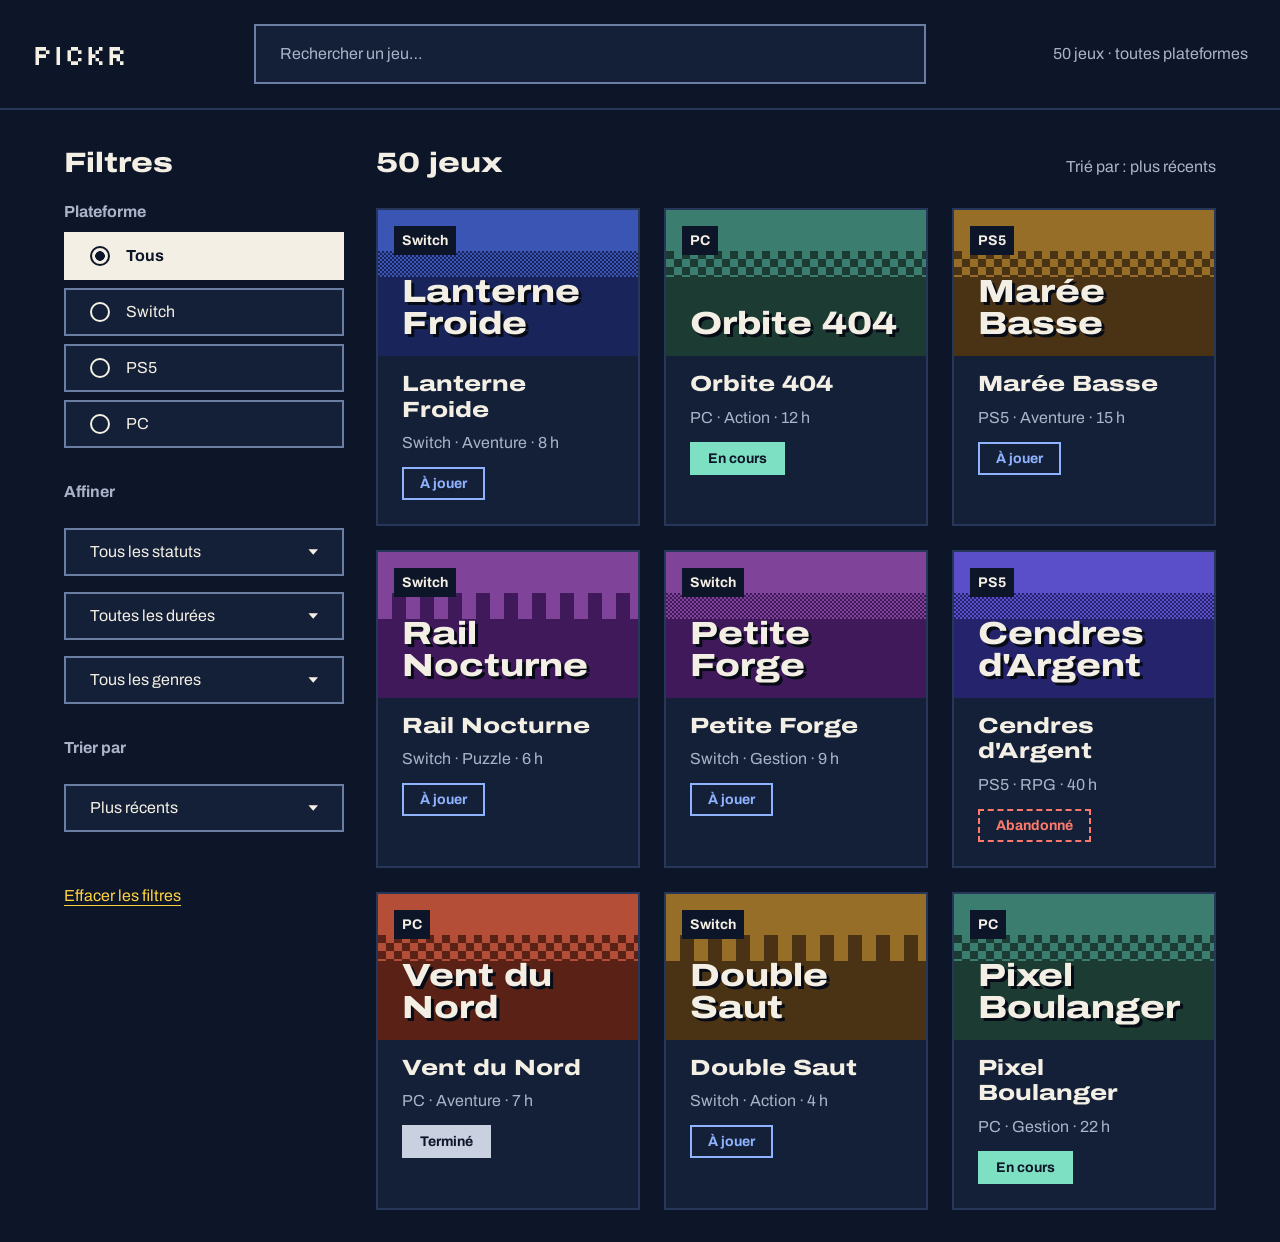
==== Ecran-accueil/index.html @ 8538f374 "Add initial HTML structure and CSS styles for the PICKR homepage" ====
<!DOCTYPE html>
<html lang="fr">
<head>
  <meta charset="utf-8">
  <meta name="viewport" content="width=device-width, initial-scale=1">
  <title>PICKR — Ta bibliothèque de jeux</title>

  <!-- 2 polices : Silkscreen (logo) + Archivo (titres et texte, avec axe de largeur) -->
  <link rel="preconnect" href="https://fonts.googleapis.com">
  <link rel="preconnect" href="https://fonts.gstatic.com" crossorigin>
  <link rel="stylesheet" href="https://fonts.googleapis.com/css2?family=Archivo:wdth,wght@100..125,400..800&family=Silkscreen&display=swap">

  <link rel="stylesheet" href="style.css">
</head>
<body>

  <header class="entete">
    <h1 class="logo">PICKR</h1>
    <p class="entete__compteur">50 jeux · toutes plateformes</p>

    <form class="recherche" role="search" action="#">
      <label for="recherche" class="sr-only">Rechercher un jeu par titre</label>
      <input type="search" id="recherche" name="q" class="recherche__champ" placeholder="Rechercher un jeu…">
    </form>
  </header>

  <main class="page">

    <!-- FILTRES : barre fixe en bas sur mobile, barre latérale dès 700px -->
    <form class="filtres" aria-labelledby="titre-filtres" action="#">
      <h2 id="titre-filtres" class="filtres__titre">Filtres</h2>

      <fieldset class="plateformes">
        <legend class="filtres__groupe sr-only-mobile">Plateforme</legend>

        <input type="radio" name="plateforme" id="pf-tous" value="tous" class="sr-only" checked>
        <label for="pf-tous" class="plateforme">Tous</label>

        <input type="radio" name="plateforme" id="pf-switch" value="switch" class="sr-only">
        <label for="pf-switch" class="plateforme">Switch</label>

        <input type="radio" name="plateforme" id="pf-ps5" value="ps5" class="sr-only">
        <label for="pf-ps5" class="plateforme">PS5</label>

        <input type="radio" name="plateforme" id="pf-pc" value="pc" class="sr-only">
        <label for="pf-pc" class="plateforme">PC</label>
      </fieldset>

      <p class="filtres__groupe filtres__desktop">Affiner</p>

      <!-- name="panneau" : un seul panneau ouvert à la fois, sans JS -->
      <details class="panneau" name="panneau">
        <summary class="panneau__bouton">
          <span class="texte-mobile">Statut</span><span class="texte-desktop">Tous les statuts</span>
        </summary>
        <fieldset class="panneau__contenu">
          <legend class="sr-only">Statut</legend>
          <label><input type="radio" name="statut" value="tous" checked> Tous</label>
          <label><input type="radio" name="statut" value="a-jouer"> À jouer</label>
          <label><input type="radio" name="statut" value="en-cours"> En cours</label>
          <label><input type="radio" name="statut" value="termine"> Terminé</label>
          <label><input type="radio" name="statut" value="abandonne"> Abandonné</label>
        </fieldset>
      </details>

      <details class="panneau" name="panneau">
        <summary class="panneau__bouton">
          <span class="texte-mobile">Durée</span><span class="texte-desktop">Toutes les durées</span>
        </summary>
        <fieldset class="panneau__contenu">
          <legend class="sr-only">Durée estimée</legend>
          <label><input type="radio" name="duree" value="toutes" checked> Toutes</label>
          <label><input type="radio" name="duree" value="moins-10"> &lt;10h</label>
          <label><input type="radio" name="duree" value="10-20"> 10h-20h</label>
          <label><input type="radio" name="duree" value="20-40"> 20-40h</label>
          <label><input type="radio" name="duree" value="plus-40"> &gt;40h</label>
        </fieldset>
      </details>

      <details class="panneau" name="panneau">
        <summary class="panneau__bouton">
          <span class="texte-mobile">Genre</span><span class="texte-desktop">Tous les genres</span>
        </summary>
        <fieldset class="panneau__contenu">
          <legend class="sr-only">Genre</legend>
          <label><input type="radio" name="genre" value="tous" checked> Tous</label>
          <label><input type="radio" name="genre" value="action"> Action</label>
          <label><input type="radio" name="genre" value="aventure"> Aventure</label>
          <label><input type="radio" name="genre" value="gestion"> Gestion</label>
          <label><input type="radio" name="genre" value="puzzle"> Puzzle</label>
          <label><input type="radio" name="genre" value="rpg"> RPG</label>
        </fieldset>
      </details>

      <p class="filtres__groupe filtres__desktop">Trier par</p>

      <details class="panneau" name="panneau">
        <summary class="panneau__bouton">
          <span class="texte-mobile">Tri</span><span class="texte-desktop">Plus récents</span>
        </summary>
        <fieldset class="panneau__contenu">
          <legend class="sr-only">Trier par</legend>
          <label><input type="radio" name="tri" value="recents" checked> Plus récents</label>
          <label><input type="radio" name="tri" value="courts"> Plus courts d'abord</label>
          <label><input type="radio" name="tri" value="longs"> Plus longs d'abord</label>
        </fieldset>
      </details>

      <!-- type="reset" remet tous les filtres à zéro sans JS -->
      <button type="reset" class="filtres__effacer filtres__desktop">Effacer les filtres</button>
    </form>

    <!-- LISTE DES JEUX -->
    <section class="bibliotheque" aria-labelledby="titre-liste">
      <div class="bibliotheque__entete sr-only-mobile">
        <h2 id="titre-liste" class="bibliotheque__titre">50 jeux</h2>
        <p class="bibliotheque__tri">Trié par : plus récents</p>
      </div>

      <!-- Jaquettes provisoires en CSS (role="img" + aria-label = texte alternatif).
           Quand tu auras les .webp : remplace chaque <div class="jaquette …"> par
           <img class="jaquette" src="img/lanterne-02.webp" alt="Jaquette de Lanterne Froide"> -->
      <ul class="cartes" role="list">

        <li class="carte">
          <div class="jaquette jaquette--bleu motif-trame" role="img" aria-label="Jaquette de Lanterne Froide">
            <span class="jaquette__plateforme">Switch</span>
            <span class="jaquette__titre">Lanterne Froide</span>
          </div>
          <div class="carte__corps">
            <h3 class="carte__titre"><a class="carte__lien" href="fiche.html?id=lanterne-02">Lanterne Froide</a></h3>
            <p class="carte__meta">Switch · Aventure · 8 h</p>
            <div class="carte__pied">
              <span class="badge badge--a-jouer">À jouer</span>
              <span class="carte__voir" aria-hidden="true">Voir →</span>
            </div>
          </div>
        </li>

        <li class="carte">
          <div class="jaquette jaquette--vert motif-damier" role="img" aria-label="Jaquette de Orbite 404">
            <span class="jaquette__plateforme">PC</span>
            <span class="jaquette__titre">Orbite 404</span>
          </div>
          <div class="carte__corps">
            <h3 class="carte__titre"><a class="carte__lien" href="fiche.html?id=orbite-404">Orbite 404</a></h3>
            <p class="carte__meta">PC · Action · 12 h</p>
            <div class="carte__pied">
              <span class="badge badge--en-cours">En cours</span>
              <span class="carte__voir" aria-hidden="true">Voir →</span>
            </div>
          </div>
        </li>

        <li class="carte">
          <div class="jaquette jaquette--ocre motif-damier" role="img" aria-label="Jaquette de Marée Basse">
            <span class="jaquette__plateforme">PS5</span>
            <span class="jaquette__titre">Marée Basse</span>
          </div>
          <div class="carte__corps">
            <h3 class="carte__titre"><a class="carte__lien" href="fiche.html?id=maree-basse">Marée Basse</a></h3>
            <p class="carte__meta">PS5 · Aventure · 15 h</p>
            <div class="carte__pied">
              <span class="badge badge--a-jouer">À jouer</span>
              <span class="carte__voir" aria-hidden="true">Voir →</span>
            </div>
          </div>
        </li>

        <li class="carte">
          <div class="jaquette jaquette--violet motif-rayures" role="img" aria-label="Jaquette de Rail Nocturne">
            <span class="jaquette__plateforme">Switch</span>
            <span class="jaquette__titre">Rail Nocturne</span>
          </div>
          <div class="carte__corps">
            <h3 class="carte__titre"><a class="carte__lien" href="fiche.html?id=rail-nocturne">Rail Nocturne</a></h3>
            <p class="carte__meta">Switch · Puzzle · 6 h</p>
            <div class="carte__pied">
              <span class="badge badge--a-jouer">À jouer</span>
              <span class="carte__voir" aria-hidden="true">Voir →</span>
            </div>
          </div>
        </li>

        <li class="carte">
          <div class="jaquette jaquette--violet motif-trame" role="img" aria-label="Jaquette de Petite Forge">
            <span class="jaquette__plateforme">Switch</span>
            <span class="jaquette__titre">Petite Forge</span>
          </div>
          <div class="carte__corps">
            <h3 class="carte__titre"><a class="carte__lien" href="fiche.html?id=petite-forge">Petite Forge</a></h3>
            <p class="carte__meta">Switch · Gestion · 9 h</p>
            <div class="carte__pied">
              <span class="badge badge--a-jouer">À jouer</span>
              <span class="carte__voir" aria-hidden="true">Voir →</span>
            </div>
          </div>
        </li>

        <li class="carte">
          <div class="jaquette jaquette--indigo motif-trame" role="img" aria-label="Jaquette de Cendres d'Argent">
            <span class="jaquette__plateforme">PS5</span>
            <span class="jaquette__titre">Cendres d'Argent</span>
          </div>
          <div class="carte__corps">
            <h3 class="carte__titre"><a class="carte__lien" href="fiche.html?id=cendres-argent">Cendres d'Argent</a></h3>
            <p class="carte__meta">PS5 · RPG · 40 h</p>
            <div class="carte__pied">
              <span class="badge badge--abandonne">Abandonné</span>
              <span class="carte__voir" aria-hidden="true">Voir →</span>
            </div>
          </div>
        </li>

        <li class="carte">
          <div class="jaquette jaquette--brique motif-damier" role="img" aria-label="Jaquette de Vent du Nord">
            <span class="jaquette__plateforme">PC</span>
            <span class="jaquette__titre">Vent du Nord</span>
          </div>
          <div class="carte__corps">
            <h3 class="carte__titre"><a class="carte__lien" href="fiche.html?id=vent-du-nord">Vent du Nord</a></h3>
            <p class="carte__meta">PC · Aventure · 7 h</p>
            <div class="carte__pied">
              <span class="badge badge--termine">Terminé</span>
              <span class="carte__voir" aria-hidden="true">Voir →</span>
            </div>
          </div>
        </li>

        <li class="carte">
          <div class="jaquette jaquette--ocre motif-rayures" role="img" aria-label="Jaquette de Double Saut">
            <span class="jaquette__plateforme">Switch</span>
            <span class="jaquette__titre">Double Saut</span>
          </div>
          <div class="carte__corps">
            <h3 class="carte__titre"><a class="carte__lien" href="fiche.html?id=double-saut">Double Saut</a></h3>
            <p class="carte__meta">Switch · Action · 4 h</p>
            <div class="carte__pied">
              <span class="badge badge--a-jouer">À jouer</span>
              <span class="carte__voir" aria-hidden="true">Voir →</span>
            </div>
          </div>
        </li>

        <li class="carte">
          <div class="jaquette jaquette--vert motif-damier" role="img" aria-label="Jaquette de Pixel Boulanger">
            <span class="jaquette__plateforme">PC</span>
            <span class="jaquette__titre">Pixel Boulanger</span>
          </div>
          <div class="carte__corps">
            <h3 class="carte__titre"><a class="carte__lien" href="fiche.html?id=pixel-boulanger">Pixel Boulanger</a></h3>
            <p class="carte__meta">PC · Gestion · 22 h</p>
            <div class="carte__pied">
              <span class="badge badge--en-cours">En cours</span>
              <span class="carte__voir" aria-hidden="true">Voir →</span>
            </div>
          </div>
        </li>

      </ul>
    </section>
  </main>

  <script src="app.js"></script>
</body>
</html>
---- Ecran-accueil/style.css ----
/* =========================================================
   PICKR — Écran d'accueil
   Mobile first (390 px) · 1 point de rupture à 700 px
   ========================================================= */

/* ---------- 1. Design tokens ---------- */
:root {
  /* Couleurs (palette du brief) */
  --color-bg: #0D1528;
  --color-surface: #142038;
  --color-text: #F3EFE4;
  --color-text-muted: #AAB4C8;
  --color-accent: #FFD23F;
  --color-erreur: #FF7A6B;
  --color-contour: #6A7DA3;
  --color-ligne: #26375A;
  --color-ombre: #070B16;

  /* Badges de statut */
  --badge-a-jouer: #8FB3FF;
  --badge-en-cours: #7EE0C3;
  --badge-termine: #C9D1E0;
  --badge-abandonne: var(--color-erreur);

  /* Typographie (2 polices) */
  --font-logo: "Silkscreen", "Courier New", monospace;
  --font-texte: "Archivo", Arial, sans-serif;
  --largeur-titre: 125%;

  --fs-petit: 0.875rem;
  --fs-base: 1rem;
  --fs-titre-carte: 1.375rem;
  --fs-titre-section: 1.75rem;
  --fs-jaquette: 2rem;
  --fs-logo: 1.75rem;

  /* Espacements (multiples de 4 px) */
  --space-1: 0.25rem;
  --space-2: 0.5rem;
  --space-3: 1rem;
  --space-4: 1.5rem;
  --space-5: 2rem;

  /* Composants */
  --bordure: 2px;
  --cible-min: 3rem;
  --ombre-carte: 6px 6px 0 var(--color-ombre);
  --largeur-max: 75rem;
  --hauteur-barre-filtres: 11rem;
}

/* ---------- 2. Base ---------- */
*,
*::before,
*::after {
  box-sizing: border-box;
  margin: 0;
}

body {
  font-family: var(--font-texte);
  font-size: var(--fs-base);
  line-height: 1.5;
  background-color: var(--color-bg);
  color: var(--color-text);
}

fieldset {
  border: 0;
  padding: 0;
  min-width: 0;
}

/* ---------- 3. En-tête ---------- */
.entete {
  display: grid;
  grid-template-areas:
    "logo"
    "compteur"
    "recherche";
  padding: var(--space-4) var(--space-3) var(--space-3);
}

.logo {
  grid-area: logo;
  font-family: var(--font-logo);
  font-size: var(--fs-logo);
  font-weight: 400;
  line-height: 1;
}

.entete__compteur {
  grid-area: compteur;
  margin-top: var(--space-2);
  color: var(--color-text-muted);
}

.recherche {
  grid-area: recherche;
  margin-top: var(--space-4);
}

.recherche__champ {
  appearance: none;
  width: 100%;
  min-height: var(--cible-min);
  padding: var(--space-3) var(--space-4);
  font: inherit;
  color: var(--color-text);
  background-color: var(--color-surface);
  border: var(--bordure) solid var(--color-contour);
  border-radius: 0;
}

.recherche__champ::placeholder {
  color: var(--color-text-muted);
}

.recherche__champ:focus-visible {
  outline: 3px solid var(--color-accent);
  outline-offset: 2px;
}

/* ---------- 4. Mise en page ---------- */
.page {
  /* place libre en bas pour ne pas cacher la dernière carte sous la barre */
  padding: 0 var(--space-3) var(--hauteur-barre-filtres);
}

/* ---------- 5. Filtres (mobile : barre fixe en bas) ---------- */
.filtres {
  position: fixed;
  inset: auto 0 0 0;
  z-index: 10;
  display: grid;
  grid-template-columns: repeat(4, 1fr);
  gap: var(--space-2);
  padding: var(--space-3);
  background-color: var(--color-bg);
  border-top: var(--bordure) solid var(--color-ligne);
}

.filtres__titre {
  grid-column: 1 / -1;
  font-size: var(--fs-petit);
  font-weight: 700;
  color: var(--color-text-muted);
}

.filtres__desktop,
.texte-desktop {
  display: none;
}

/* Plateformes : 1 toucher */
.plateformes {
  grid-column: 1 / -1;
  display: grid;
  grid-template-columns: repeat(4, 1fr);
  gap: var(--space-2);
}

.plateforme {
  display: flex;
  align-items: center;
  justify-content: center;
  gap: var(--space-3);
  min-height: var(--cible-min);
  background-color: var(--color-surface);
  border: var(--bordure) solid var(--color-contour);
  cursor: pointer;
}

.plateformes input:checked + .plateforme {
  background-color: var(--color-text);
  border-color: var(--color-text);
  color: var(--color-bg);
  font-weight: 700;
}

.plateformes input:focus-visible + .plateforme {
  outline: 3px solid var(--color-accent);
  outline-offset: 2px;
}

/* Panneaux Statut / Durée / Genre / Tri */
.panneau__bouton {
  display: flex;
  align-items: center;
  justify-content: center;
  gap: var(--space-2);
  min-height: var(--cible-min);
  background-color: var(--color-surface);
  border: var(--bordure) solid var(--color-contour);
  cursor: pointer;
  list-style: none;
}

.panneau__bouton::-webkit-details-marker {
  display: none;
}

/* petite flèche ▾ dessinée en CSS */
.panneau__bouton::after {
  content: "";
  width: 0.6em;
  height: 0.35em;
  background-color: currentColor;
  clip-path: polygon(0 0, 100% 0, 50% 100%);
}

.panneau[open] .panneau__bouton {
  border-color: var(--color-accent);
}

.panneau__bouton:focus-visible {
  outline: 3px solid var(--color-accent);
  outline-offset: 2px;
}

/* sur mobile, le panneau s'ouvre au-dessus de la barre */
.panneau__contenu {
  position: absolute;
  left: var(--space-3);
  right: var(--space-3);
  bottom: calc(100% + var(--space-2));
  display: grid;
  padding: var(--space-2) var(--space-3);
  background-color: var(--color-surface);
  border: var(--bordure) solid var(--color-contour);
}

.panneau__contenu label {
  display: flex;
  align-items: center;
  gap: var(--space-3);
  min-height: var(--cible-min);
  cursor: pointer;
}

.panneau__contenu input {
  width: 1.25rem;
  height: 1.25rem;
  accent-color: var(--color-accent);
}

/* ---------- 6. Liste et cartes ---------- */
.cartes {
  display: grid;
  grid-template-columns: repeat(auto-fill, minmax(16rem, 1fr));
  gap: var(--space-3);
  padding: 0;
  list-style: none;
}

.carte {
  position: relative;
  display: flex;
  flex-direction: column;
  background-color: var(--color-surface);
  border: var(--bordure) solid var(--color-ligne);
  transition: translate 0.12s steps(2), box-shadow 0.12s steps(2);
}

.carte:hover,
.carte:focus-within {
  translate: -4px -4px;
  box-shadow: var(--ombre-carte);
}

/* Jaquette provisoire : bande claire, motif pixel, bande sombre */
.jaquette {
  position: relative;
  display: flex;
  align-items: flex-end;
  aspect-ratio: 16 / 9;
  padding: var(--space-3) var(--space-4);
  overflow: hidden;
  background: linear-gradient(var(--j-haut) 0 28%, var(--j-bas) 28%);
}

.jaquette::before {
  content: "";
  position: absolute;
  inset: 28% 0 auto;
  height: 18%;
  background-image: var(--motif);
  background-size: var(--motif-taille);
}

/* pour les vraies images .webp plus tard */
img.jaquette {
  display: block;
  width: 100%;
  height: auto;
  padding: 0;
  object-fit: cover;
}

.jaquette__plateforme {
  position: absolute;
  top: var(--space-3);
  left: var(--space-3);
  padding: var(--space-1) var(--space-2);
  font-size: var(--fs-petit);
  font-weight: 700;
  background-color: var(--color-bg);
}

.jaquette__titre {
  position: relative;
  font-size: var(--fs-jaquette);
  font-weight: 800;
  font-stretch: var(--largeur-titre);
  line-height: 1;
  text-shadow: 3px 3px 0 var(--color-ombre);
}

/* Couleurs des jaquettes (variables locales) */
.jaquette--bleu   { --j-haut: #3A55B4; --j-bas: #19245A; }
.jaquette--vert   { --j-haut: #3B7D6E; --j-bas: #1B3B33; }
.jaquette--ocre   { --j-haut: #976E28; --j-bas: #4A3214; }
.jaquette--violet { --j-haut: #7F4399; --j-bas: #40195A; }
.jaquette--indigo { --j-haut: #5A4FC9; --j-bas: #25236B; }
.jaquette--brique { --j-haut: #B54E37; --j-bas: #5A2216; }

/* Motifs pixel */
.motif-trame {
  --motif: repeating-conic-gradient(var(--j-haut) 0 25%, var(--j-bas) 0 50%);
  --motif-taille: 4px 4px;
}

.motif-damier {
  --motif: repeating-conic-gradient(var(--j-haut) 0 25%, var(--j-bas) 0 50%);
  --motif-taille: 16px 16px;
}

.motif-rayures {
  --motif: repeating-linear-gradient(90deg, var(--j-haut) 0 14px, var(--j-bas) 14px 28px);
  --motif-taille: auto;
}

/* Corps de la carte */
.carte__corps {
  display: flex;
  flex-direction: column;
  gap: var(--space-2);
  padding: var(--space-3) var(--space-4) var(--space-4);
}

.carte__titre {
  display: flex;
  align-items: center;
  gap: var(--space-2);
  font-size: var(--fs-titre-carte);
  font-weight: 800;
  font-stretch: var(--largeur-titre);
  line-height: 1.15;
}

/* curseur ▶ façon écran de sélection, au survol ou au focus */
.carte__titre::before {
  content: "";
  display: none;
  flex-shrink: 0;
  width: 0.7em;
  height: 0.8em;
  background-color: var(--color-accent);
  clip-path: polygon(0 0, 100% 50%, 0 100%);
}

.carte:hover .carte__titre::before,
.carte:focus-within .carte__titre::before {
  display: block;
}

.carte__lien {
  color: inherit;
  text-decoration: none;
}

/* toute la carte devient cliquable */
.carte__lien::after {
  content: "";
  position: absolute;
  inset: 0;
}

.carte__lien:focus-visible {
  outline: none;
}

.carte__lien:focus-visible::after {
  outline: 3px solid var(--color-accent);
  outline-offset: 3px;
}

.carte__meta {
  color: var(--color-text-muted);
}

.carte__pied {
  display: flex;
  align-items: center;
  justify-content: space-between;
  margin-top: var(--space-1);
}

.carte__voir {
  visibility: hidden;
  font-weight: 700;
  color: var(--color-accent);
}

.carte:hover .carte__voir,
.carte:focus-within .carte__voir {
  visibility: visible;
}

/* ---------- 7. Badges de statut ---------- */
.badge {
  display: inline-block;
  padding: var(--space-1) var(--space-3);
  font-size: var(--fs-petit);
  font-weight: 700;
  border: var(--bordure) solid;
}

.badge--a-jouer {
  color: var(--badge-a-jouer);
  border-color: currentColor;
}

.badge--en-cours {
  color: var(--color-bg);
  background-color: var(--badge-en-cours);
  border-color: var(--badge-en-cours);
}

.badge--termine {
  color: var(--color-bg);
  background-color: var(--badge-termine);
  border-color: var(--badge-termine);
}

.badge--abandonne {
  color: var(--badge-abandonne);
  border-color: currentColor;
  border-style: dashed;
}

/* ---------- 8. Utilitaires ---------- */
.sr-only,
.sr-only-mobile {
  position: absolute;
  width: 1px;
  height: 1px;
  margin: -1px;
  padding: 0;
  overflow: hidden;
  clip-path: inset(50%);
  white-space: nowrap;
  border: 0;
}

/* =========================================================
   9. Point de rupture unique : 700 px et plus
   ========================================================= */
@media (min-width: 700px) {

  /* les éléments masqués sur mobile réapparaissent */
  .sr-only-mobile {
    position: static;
    width: auto;
    height: auto;
    margin: 0;
    overflow: visible;
    clip-path: none;
    white-space: normal;
  }

  .filtres__desktop,
  .texte-desktop {
    display: block;
  }

  .texte-mobile {
    display: none;
  }

  /* En-tête sur une ligne */
  .entete {
    grid-template-areas: "logo recherche compteur";
    grid-template-columns: auto minmax(0, 42rem) auto;
    justify-content: space-between;
    align-items: center;
    column-gap: var(--space-5);
    padding: var(--space-4) var(--space-5);
    border-bottom: var(--bordure) solid var(--color-ligne);
  }

  .entete__compteur,
  .recherche {
    margin-top: 0;
  }

  /* Barre latérale (≈ 3 colonnes) + liste (≈ 9 colonnes) */
  .page {
    display: grid;
    grid-template-columns: minmax(13rem, 3fr) 9fr;
    gap: var(--space-5);
    max-width: var(--largeur-max);
    margin-inline: auto;
    padding: var(--space-5) var(--space-4);
  }

  /* Filtres : la barre fixe devient une colonne */
  .filtres {
    position: sticky;
    top: var(--space-4);
    align-self: start;
    display: flex;
    flex-direction: column;
    gap: var(--space-3);
    padding: 0;
    background-color: transparent;
    border: 0;
  }

  .filtres__titre {
    font-size: var(--fs-titre-section);
    font-weight: 800;
    font-stretch: var(--largeur-titre);
    color: var(--color-text);
  }

  .filtres__groupe {
    margin: var(--space-3) 0 var(--space-2);
    font-weight: 700;
    color: var(--color-text-muted);
  }

  .plateformes {
    grid-template-columns: 1fr;
  }

  .plateforme {
    justify-content: flex-start;
    padding-inline: var(--space-4);
  }

  /* rond de bouton radio dessiné en CSS */
  .plateforme::before {
    content: "";
    width: 1.25rem;
    height: 1.25rem;
    border: var(--bordure) solid currentColor;
    border-radius: 50%;
  }

  .plateformes input:checked + .plateforme::before {
    background: radial-gradient(currentColor 0 40%, transparent 45%);
  }

  .panneau__bouton {
    justify-content: space-between;
    padding-inline: var(--space-4);
  }

  /* le panneau s'ouvre sous son bouton, dans la colonne */
  .panneau__contenu {
    position: static;
    border-top: 0;
  }

  .filtres__effacer {
    align-self: flex-start;
    min-height: var(--cible-min);
    margin-top: var(--space-4);
    padding: 0;
    font: inherit;
    color: var(--color-accent);
    text-decoration: underline;
    text-underline-offset: 4px;
    background: none;
    border: 0;
    cursor: pointer;
  }

  .filtres__effacer:focus-visible {
    outline: 3px solid var(--color-accent);
    outline-offset: 2px;
  }

  /* Liste */
  .bibliotheque__entete {
    display: flex;
    align-items: baseline;
    justify-content: space-between;
    margin-bottom: var(--space-4);
  }

  .bibliotheque__titre {
    font-size: var(--fs-titre-section);
    font-weight: 800;
    font-stretch: var(--largeur-titre);
  }

  .bibliotheque__tri {
    color: var(--color-text-muted);
  }

  .cartes {
    gap: var(--space-4);
  }
}

/* Accessibilité : pas de mouvement si l'utilisateur l'a désactivé */
@media (prefers-reduced-motion: reduce) {
  .carte {
    transition: none;
  }
}
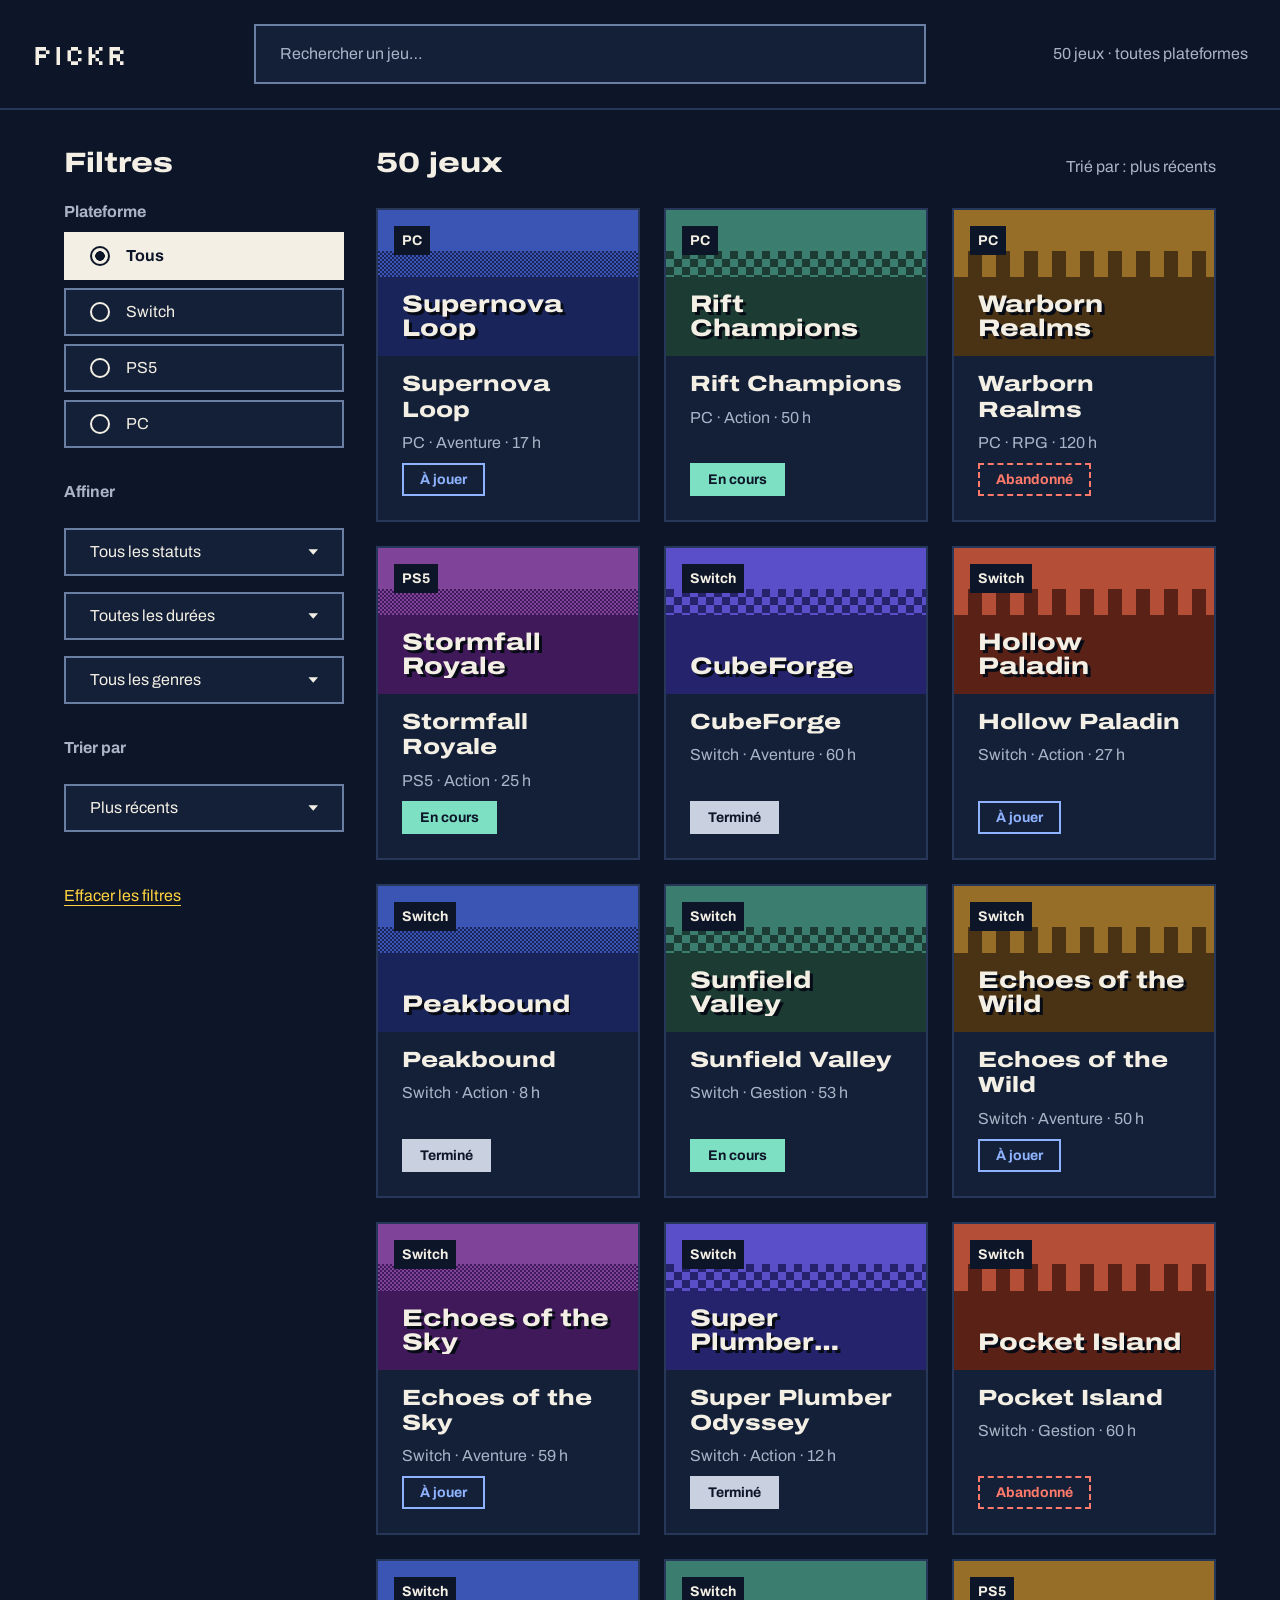
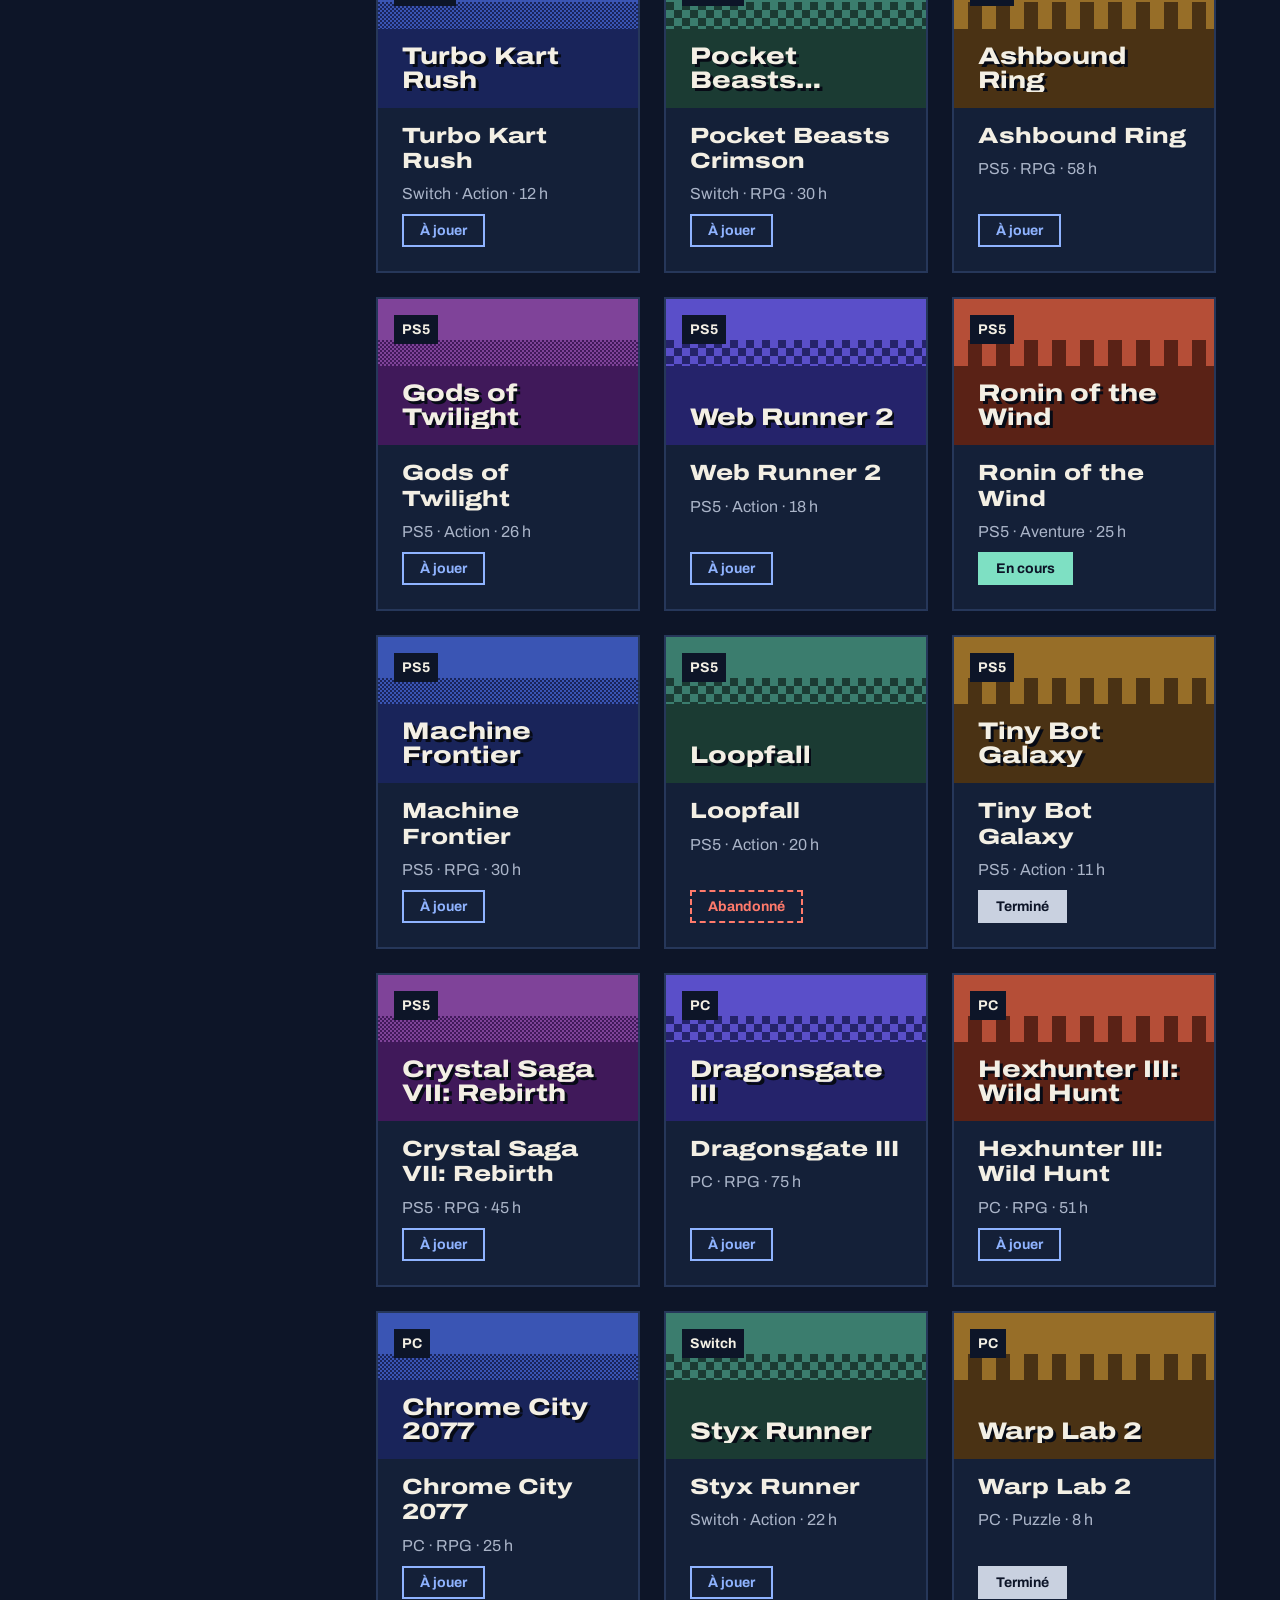
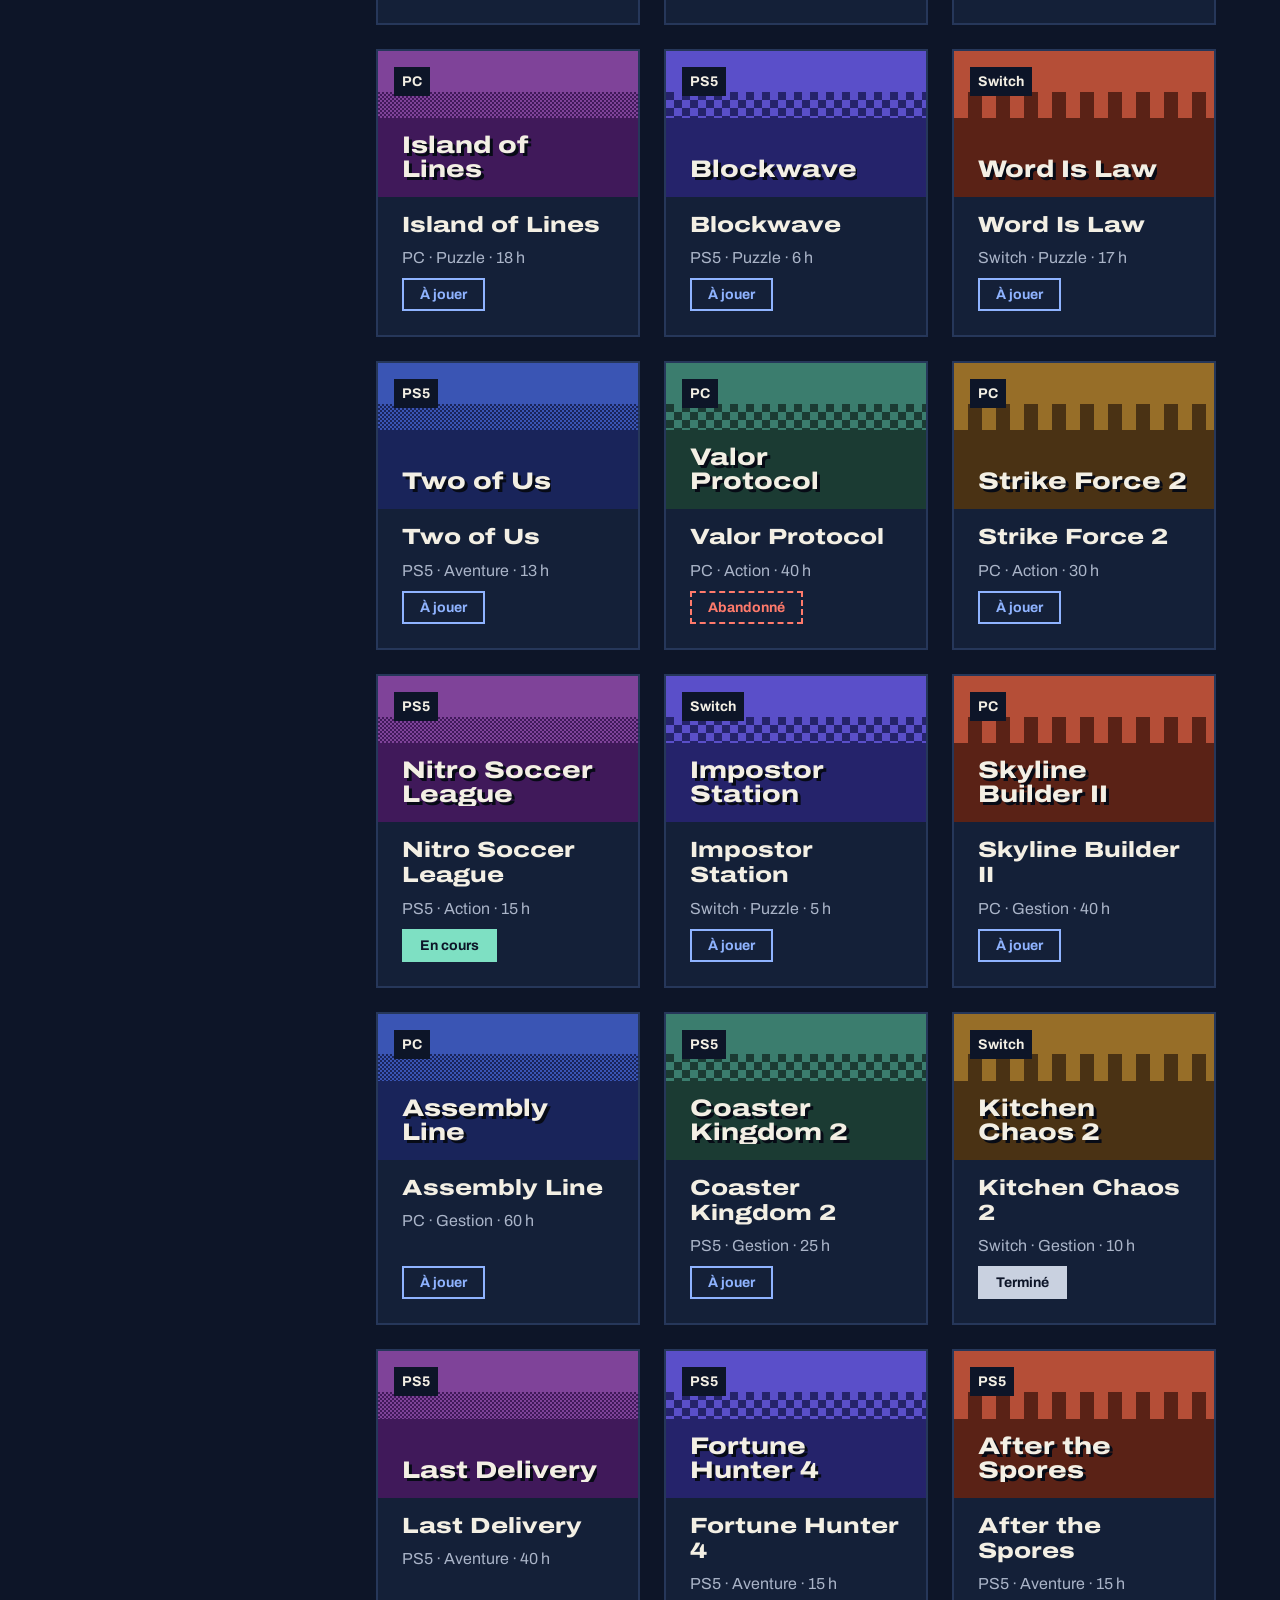
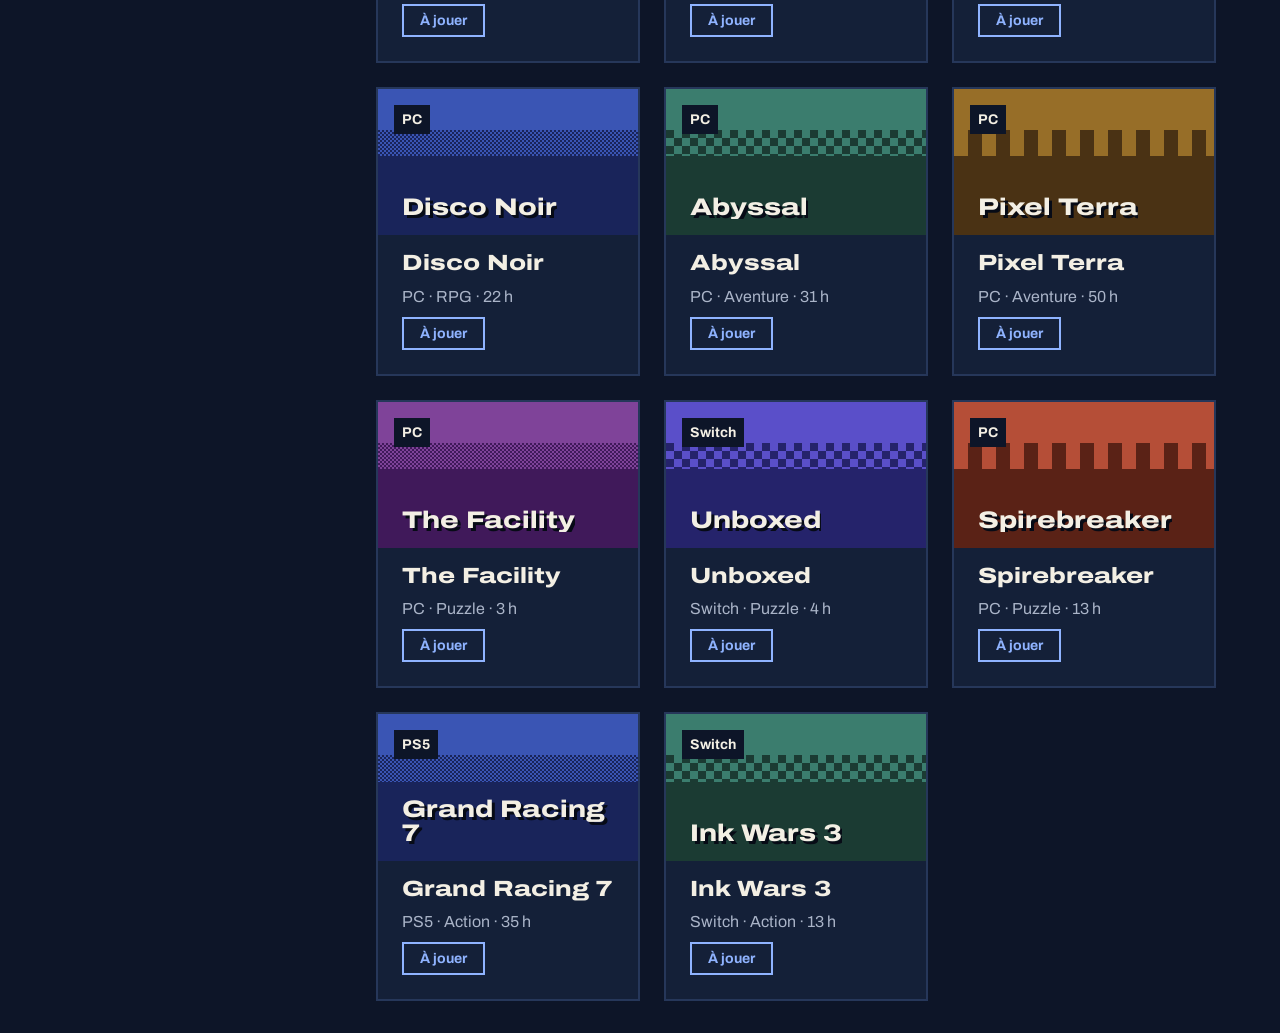
==== commit 1da8c8bf: "Add favicon images and update HTML to include them; enhance app.js for data loading states and impro" ====
--- a/Ecran-accueil/index.html
+++ b/Ecran-accueil/index.html
@@ -4,6 +4,9 @@
   <meta charset="utf-8">
   <meta name="viewport" content="width=device-width, initial-scale=1">
   <title>PICKR — Ta bibliothèque de jeux</title>
+
+  <link rel="icon" href="favicon.svg" type="image/svg+xml">
+  <link rel="icon" href="favicon.png" type="image/png" sizes="32x32">
 
   <!-- 2 polices : Silkscreen (logo) + Archivo (titres et texte, avec axe de largeur) -->
   <link rel="preconnect" href="https://fonts.googleapis.com">
@@ -117,150 +120,12 @@
         <p class="bibliotheque__tri">Trié par : plus récents</p>
       </div>
 
-      <!-- Jaquettes provisoires en CSS (role="img" + aria-label = texte alternatif).
-           Quand tu auras les .webp : remplace chaque <div class="jaquette …"> par
-           <img class="jaquette" src="img/lanterne-02.webp" alt="Jaquette de Lanterne Froide"> -->
-      <ul class="cartes" role="list">
-
-        <li class="carte">
-          <div class="jaquette jaquette--bleu motif-trame" role="img" aria-label="Jaquette de Lanterne Froide">
-            <span class="jaquette__plateforme">Switch</span>
-            <span class="jaquette__titre">Lanterne Froide</span>
-          </div>
-          <div class="carte__corps">
-            <h3 class="carte__titre"><a class="carte__lien" href="fiche.html?id=lanterne-02">Lanterne Froide</a></h3>
-            <p class="carte__meta">Switch · Aventure · 8 h</p>
-            <div class="carte__pied">
-              <span class="badge badge--a-jouer">À jouer</span>
-              <span class="carte__voir" aria-hidden="true">Voir →</span>
-            </div>
-          </div>
-        </li>
-
-        <li class="carte">
-          <div class="jaquette jaquette--vert motif-damier" role="img" aria-label="Jaquette de Orbite 404">
-            <span class="jaquette__plateforme">PC</span>
-            <span class="jaquette__titre">Orbite 404</span>
-          </div>
-          <div class="carte__corps">
-            <h3 class="carte__titre"><a class="carte__lien" href="fiche.html?id=orbite-404">Orbite 404</a></h3>
-            <p class="carte__meta">PC · Action · 12 h</p>
-            <div class="carte__pied">
-              <span class="badge badge--en-cours">En cours</span>
-              <span class="carte__voir" aria-hidden="true">Voir →</span>
-            </div>
-          </div>
-        </li>
-
-        <li class="carte">
-          <div class="jaquette jaquette--ocre motif-damier" role="img" aria-label="Jaquette de Marée Basse">
-            <span class="jaquette__plateforme">PS5</span>
-            <span class="jaquette__titre">Marée Basse</span>
-          </div>
-          <div class="carte__corps">
-            <h3 class="carte__titre"><a class="carte__lien" href="fiche.html?id=maree-basse">Marée Basse</a></h3>
-            <p class="carte__meta">PS5 · Aventure · 15 h</p>
-            <div class="carte__pied">
-              <span class="badge badge--a-jouer">À jouer</span>
-              <span class="carte__voir" aria-hidden="true">Voir →</span>
-            </div>
-          </div>
-        </li>
-
-        <li class="carte">
-          <div class="jaquette jaquette--violet motif-rayures" role="img" aria-label="Jaquette de Rail Nocturne">
-            <span class="jaquette__plateforme">Switch</span>
-            <span class="jaquette__titre">Rail Nocturne</span>
-          </div>
-          <div class="carte__corps">
-            <h3 class="carte__titre"><a class="carte__lien" href="fiche.html?id=rail-nocturne">Rail Nocturne</a></h3>
-            <p class="carte__meta">Switch · Puzzle · 6 h</p>
-            <div class="carte__pied">
-              <span class="badge badge--a-jouer">À jouer</span>
-              <span class="carte__voir" aria-hidden="true">Voir →</span>
-            </div>
-          </div>
-        </li>
-
-        <li class="carte">
-          <div class="jaquette jaquette--violet motif-trame" role="img" aria-label="Jaquette de Petite Forge">
-            <span class="jaquette__plateforme">Switch</span>
-            <span class="jaquette__titre">Petite Forge</span>
-          </div>
-          <div class="carte__corps">
-            <h3 class="carte__titre"><a class="carte__lien" href="fiche.html?id=petite-forge">Petite Forge</a></h3>
-            <p class="carte__meta">Switch · Gestion · 9 h</p>
-            <div class="carte__pied">
-              <span class="badge badge--a-jouer">À jouer</span>
-              <span class="carte__voir" aria-hidden="true">Voir →</span>
-            </div>
-          </div>
-        </li>
-
-        <li class="carte">
-          <div class="jaquette jaquette--indigo motif-trame" role="img" aria-label="Jaquette de Cendres d'Argent">
-            <span class="jaquette__plateforme">PS5</span>
-            <span class="jaquette__titre">Cendres d'Argent</span>
-          </div>
-          <div class="carte__corps">
-            <h3 class="carte__titre"><a class="carte__lien" href="fiche.html?id=cendres-argent">Cendres d'Argent</a></h3>
-            <p class="carte__meta">PS5 · RPG · 40 h</p>
-            <div class="carte__pied">
-              <span class="badge badge--abandonne">Abandonné</span>
-              <span class="carte__voir" aria-hidden="true">Voir →</span>
-            </div>
-          </div>
-        </li>
-
-        <li class="carte">
-          <div class="jaquette jaquette--brique motif-damier" role="img" aria-label="Jaquette de Vent du Nord">
-            <span class="jaquette__plateforme">PC</span>
-            <span class="jaquette__titre">Vent du Nord</span>
-          </div>
-          <div class="carte__corps">
-            <h3 class="carte__titre"><a class="carte__lien" href="fiche.html?id=vent-du-nord">Vent du Nord</a></h3>
-            <p class="carte__meta">PC · Aventure · 7 h</p>
-            <div class="carte__pied">
-              <span class="badge badge--termine">Terminé</span>
-              <span class="carte__voir" aria-hidden="true">Voir →</span>
-            </div>
-          </div>
-        </li>
-
-        <li class="carte">
-          <div class="jaquette jaquette--ocre motif-rayures" role="img" aria-label="Jaquette de Double Saut">
-            <span class="jaquette__plateforme">Switch</span>
-            <span class="jaquette__titre">Double Saut</span>
-          </div>
-          <div class="carte__corps">
-            <h3 class="carte__titre"><a class="carte__lien" href="fiche.html?id=double-saut">Double Saut</a></h3>
-            <p class="carte__meta">Switch · Action · 4 h</p>
-            <div class="carte__pied">
-              <span class="badge badge--a-jouer">À jouer</span>
-              <span class="carte__voir" aria-hidden="true">Voir →</span>
-            </div>
-          </div>
-        </li>
-
-        <li class="carte">
-          <div class="jaquette jaquette--vert motif-damier" role="img" aria-label="Jaquette de Pixel Boulanger">
-            <span class="jaquette__plateforme">PC</span>
-            <span class="jaquette__titre">Pixel Boulanger</span>
-          </div>
-          <div class="carte__corps">
-            <h3 class="carte__titre"><a class="carte__lien" href="fiche.html?id=pixel-boulanger">Pixel Boulanger</a></h3>
-            <p class="carte__meta">PC · Gestion · 22 h</p>
-            <div class="carte__pied">
-              <span class="badge badge--en-cours">En cours</span>
-              <span class="carte__voir" aria-hidden="true">Voir →</span>
-            </div>
-          </div>
-        </li>
-
-      </ul>
+      <section id="liste-cartes" class="cartes-grille cartes">
+        <!-- Les cartes seront injectées ici par app.js -->
+      </section>
     </section>
   </main>
 
-  <script src="app.js"></script>
+  <script src="js/app.js"></script>
 </body>
-</html>
+</html>
--- a/Ecran-accueil/style.css
+++ b/Ecran-accueil/style.css
@@ -31,7 +31,7 @@
   --fs-base: 1rem;
   --fs-titre-carte: 1.375rem;
   --fs-titre-section: 1.75rem;
-  --fs-jaquette: 2rem;
+  --fs-jaquette: 1.5rem;
   --fs-logo: 1.75rem;
 
   /* Espacements (multiples de 4 px) */
@@ -309,6 +309,11 @@
 
 .jaquette__titre {
   position: relative;
+  display: -webkit-box;
+  -webkit-box-orient: vertical;
+  -webkit-line-clamp: 2;
+  overflow: hidden;
+  overflow-wrap: anywhere;
   font-size: var(--fs-jaquette);
   font-weight: 800;
   font-stretch: var(--largeur-titre);
@@ -342,6 +347,7 @@
 
 /* Corps de la carte */
 .carte__corps {
+  flex-grow: 1;
   display: flex;
   flex-direction: column;
   gap: var(--space-2);
@@ -403,7 +409,7 @@
   display: flex;
   align-items: center;
   justify-content: space-between;
-  margin-top: var(--space-1);
+  margin-top: auto;
 }
 
 .carte__voir {
@@ -447,6 +453,26 @@
   color: var(--badge-abandonne);
   border-color: currentColor;
   border-style: dashed;
+}
+
+/* ---------- États de chargement, vide et erreur ---------- */
+.etat-chargement,
+.etat-vide,
+.etat-erreur {
+  grid-column: 1 / -1;
+  padding: var(--space-4);
+  background-color: var(--color-surface);
+  border: var(--bordure) solid var(--color-ligne);
+}
+
+.etat-chargement,
+.etat-vide {
+  color: var(--color-text-muted);
+}
+
+.etat-erreur {
+  color: var(--color-erreur);
+  border-color: currentColor;
 }
 
 /* ---------- 8. Utilitaires ---------- */
@@ -620,4 +646,4 @@
   .carte {
     transition: none;
   }
-}
+}
